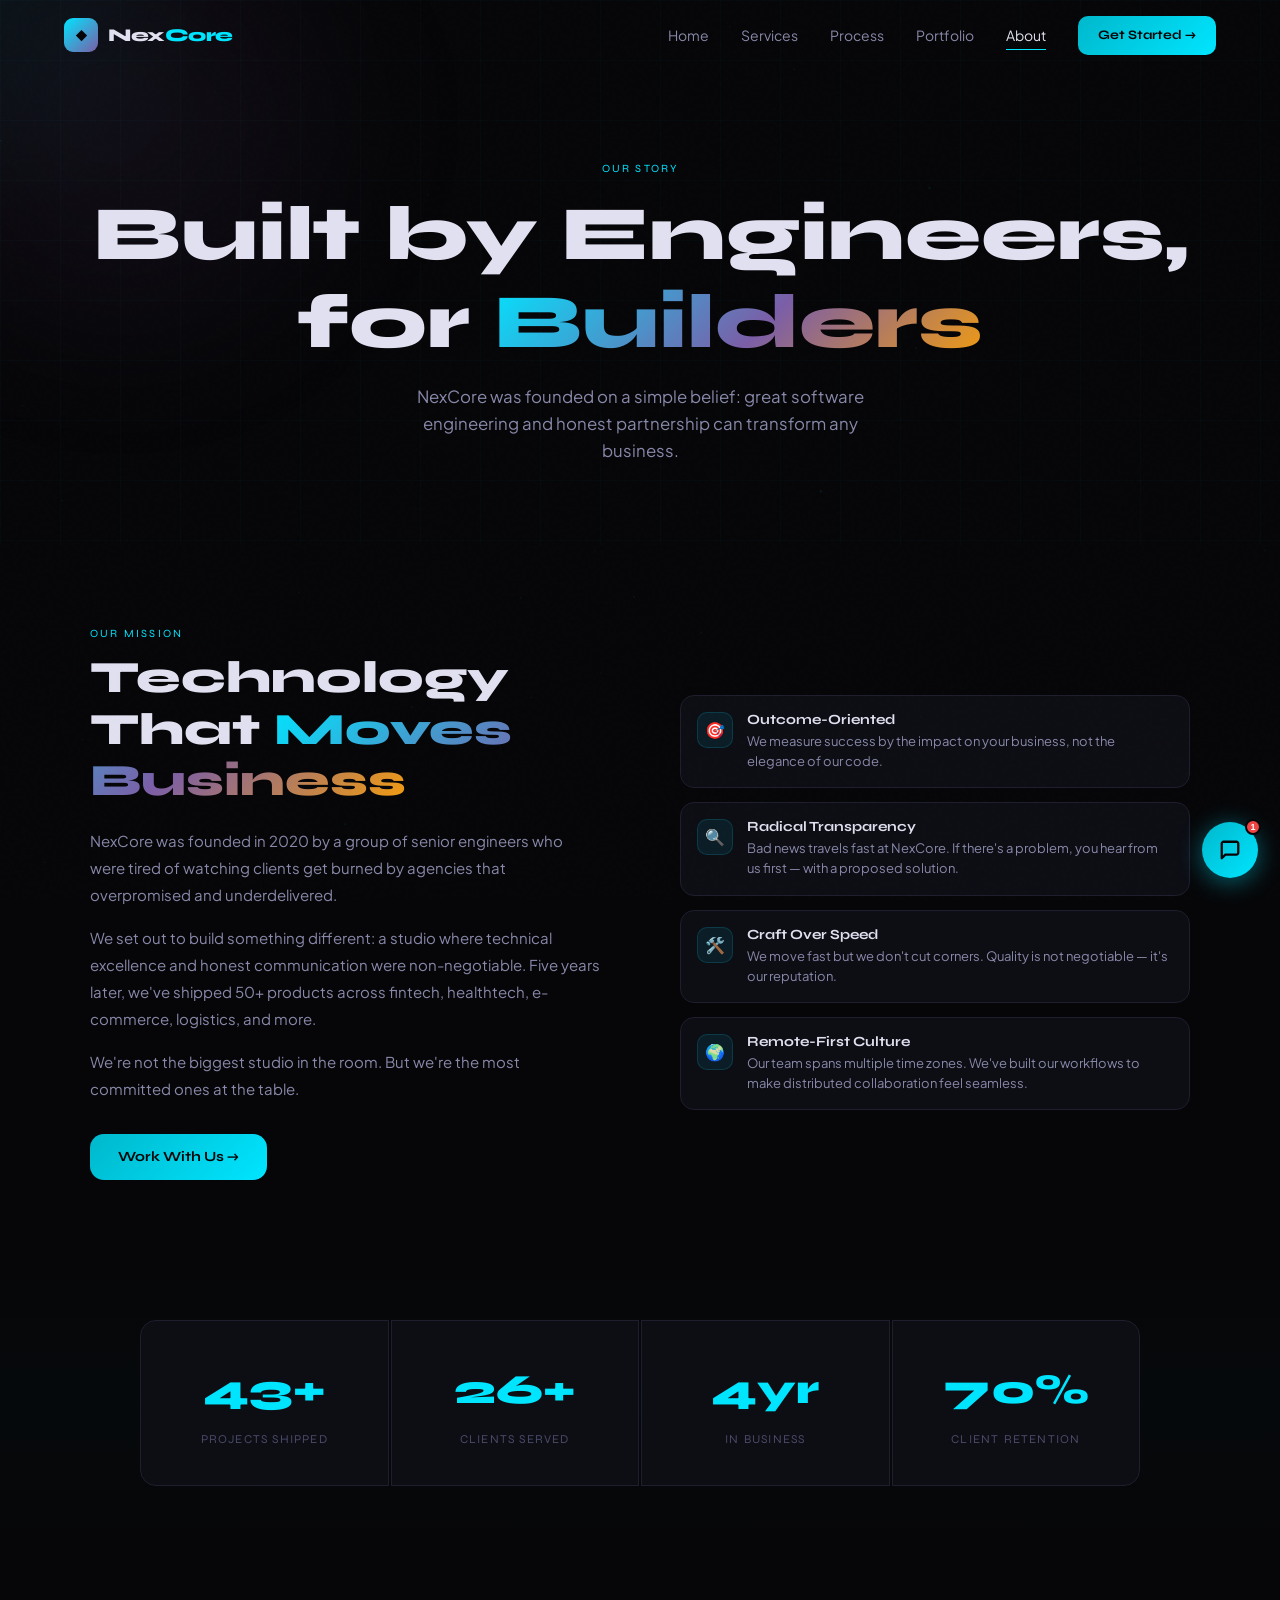
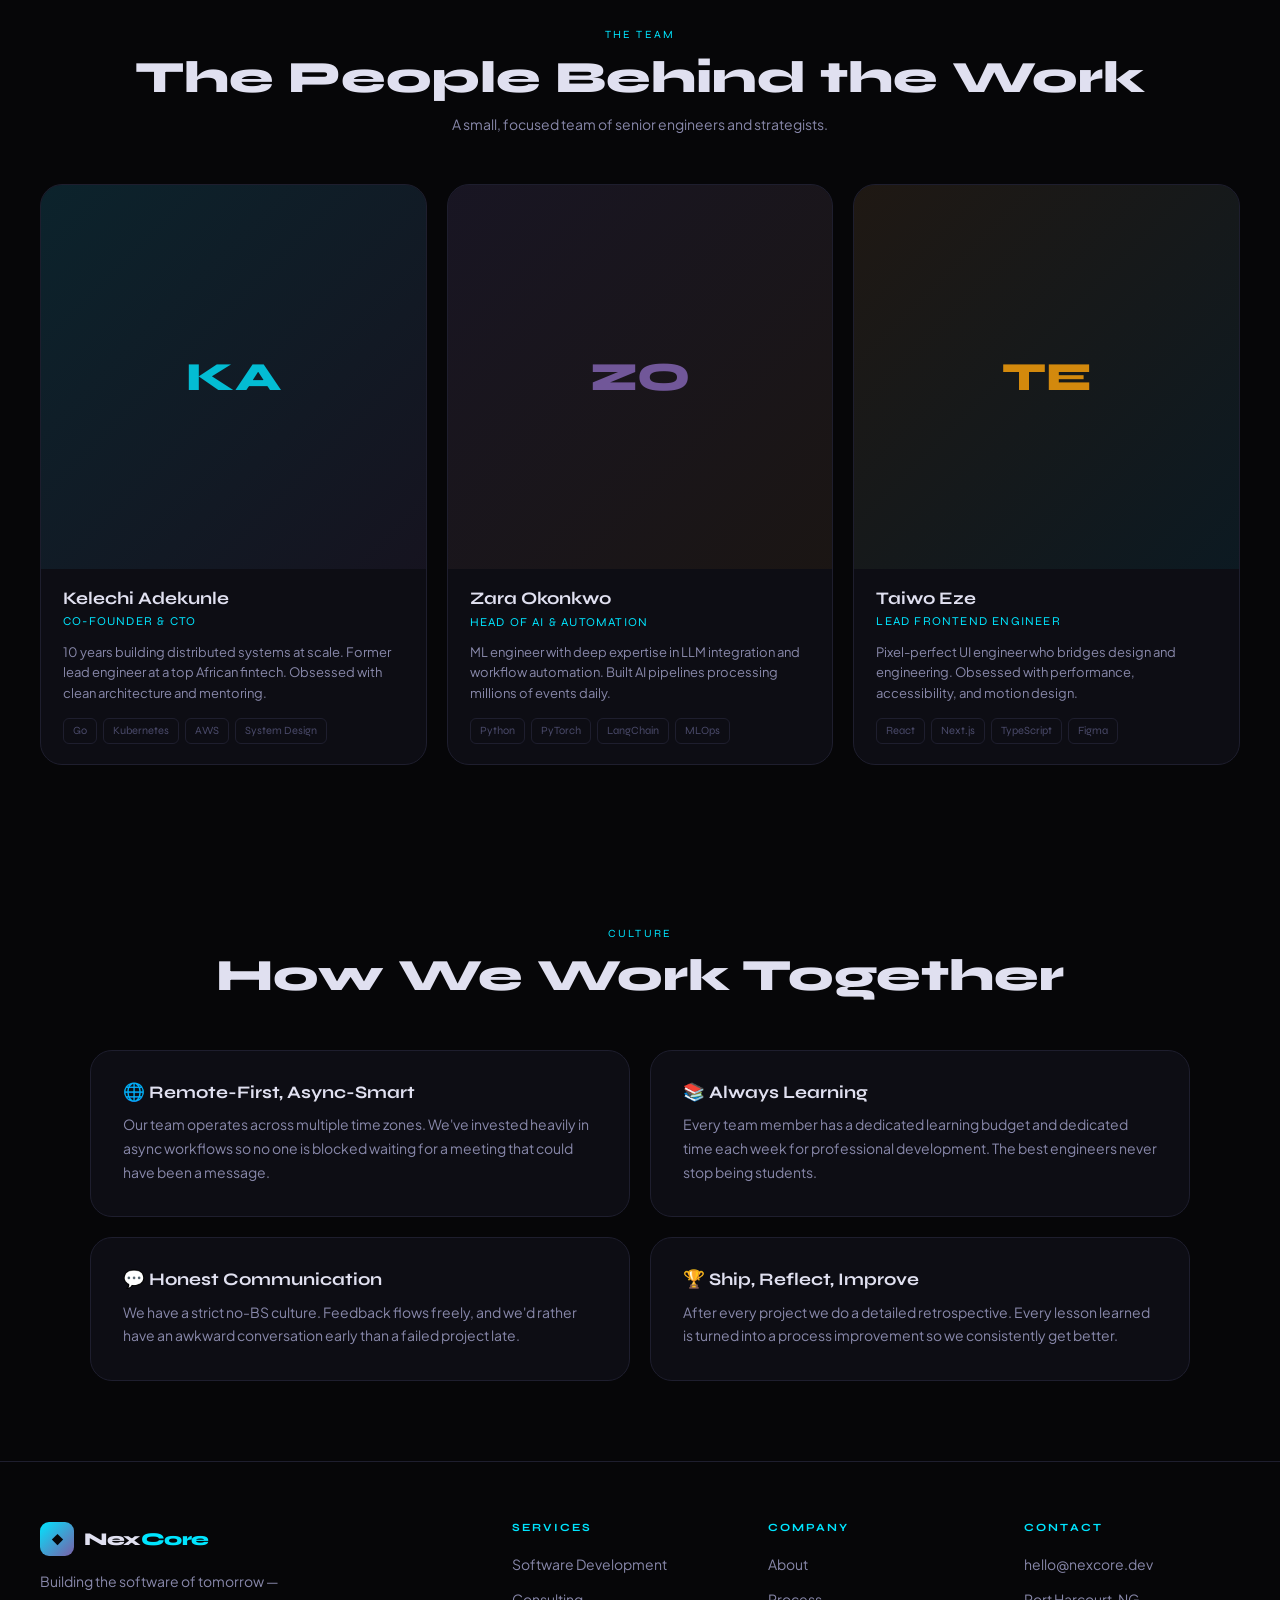
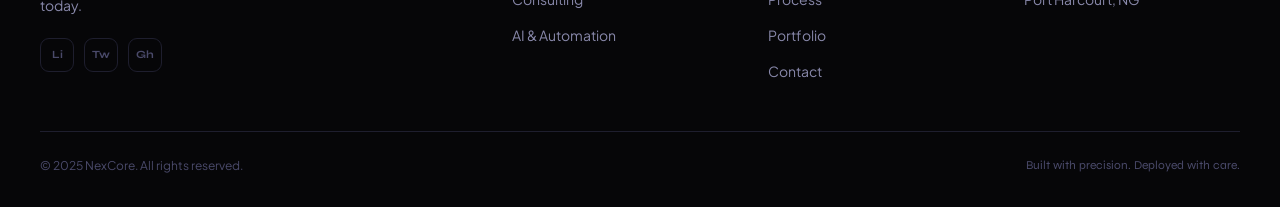
==== about.html @ dd1a932b "first commit" ====
<!DOCTYPE html>
<html lang="en">

<head>
    <meta charset="UTF-8" />
    <meta name="viewport" content="width=device-width, initial-scale=1.0" />
    <title>About — NexCore</title>
    <link rel="stylesheet" href="css/style.css" />
    <style>
        .about-hero {
            padding: 160px 24px 80px;
            text-align: center;
            position: relative;
            overflow: hidden;
        }

        .about-hero h1 {
            font-size: clamp(2.8rem, 6vw, 5rem);
            font-weight: 800;
            margin-bottom: 18px;
        }

        /* Mission */
        .mission {
            padding: 80px 24px;
        }

        .mission-inner {
            max-width: 1100px;
            margin: 0 auto;
            display: grid;
            grid-template-columns: 1fr 1fr;
            gap: 80px;
            align-items: center;
        }

        .mission-text h2 {
            font-size: clamp(1.8rem, 3.5vw, 2.8rem);
            font-weight: 800;
            margin-bottom: 20px;
        }

        .mission-text p {
            color: var(--soft);
            line-height: 1.8;
            font-size: 15px;
            margin-bottom: 16px;
        }

        .mission-values {
            display: flex;
            flex-direction: column;
            gap: 14px;
        }

        .mv-item {
            display: flex;
            gap: 14px;
            align-items: flex-start;
            padding: 16px;
            border-radius: 14px;
            border: 1px solid var(--border);
            background: var(--surface);
            transition: all 0.3s;
        }

        .mv-item:hover {
            border-color: rgba(0, 229, 255, 0.2);
        }

        .mv-icon {
            width: 36px;
            height: 36px;
            border-radius: 10px;
            background: rgba(0, 229, 255, 0.08);
            border: 1px solid rgba(0, 229, 255, 0.15);
            display: flex;
            align-items: center;
            justify-content: center;
            flex-shrink: 0;
            font-size: 16px;
        }

        .mv-item h5 {
            font-size: 14px;
            font-weight: 700;
            margin-bottom: 3px;
        }

        .mv-item p {
            font-size: 13px;
            color: var(--soft);
            line-height: 1.55;
        }

        /* Stats */
        .about-stats {
            padding: 60px 24px;
            background: linear-gradient(to bottom, transparent, rgba(0, 229, 255, 0.015), transparent);
        }

        .about-stats-inner {
            max-width: 1000px;
            margin: 0 auto;
            display: grid;
            grid-template-columns: repeat(4, 1fr);
            gap: 2px;
        }

        .as-card {
            text-align: center;
            padding: 36px 20px;
            border: 1px solid var(--border);
            background: var(--surface);
        }

        .as-card:first-child {
            border-radius: 16px 0 0 16px;
        }

        .as-card:last-child {
            border-radius: 0 16px 16px 0;
        }

        .as-num {
            font-family: var(--font-display);
            font-size: 2.6rem;
            font-weight: 800;
            color: var(--cyan);
        }

        .as-lbl {
            font-size: 12px;
            color: var(--muted);
            margin-top: 6px;
            text-transform: uppercase;
            letter-spacing: 0.1em;
            font-family: var(--font-display);
        }

        /* Team */
        .team {
            padding: 80px 24px;
        }

        .team-inner {
            max-width: 1200px;
            margin: 0 auto;
        }

        .team-grid {
            display: grid;
            grid-template-columns: repeat(3, 1fr);
            gap: 20px;
            margin-top: 48px;
        }

        .team-card {
            border-radius: 22px;
            overflow: hidden;
            border: 1px solid var(--border);
            background: var(--surface);
            transition: all 0.4s;
        }

        .team-card:hover {
            border-color: rgba(0, 229, 255, 0.22);
            transform: translateY(-6px);
        }

        .team-avatar {
            aspect-ratio: 1;
            display: flex;
            align-items: center;
            justify-content: center;
            font-family: var(--font-display);
            font-size: 2.5rem;
            font-weight: 800;
        }

        .team-info {
            padding: 20px 22px;
        }

        .team-info h4 {
            font-size: 1.1rem;
            font-weight: 700;
            margin-bottom: 3px;
        }

        .team-role {
            font-size: 12px;
            color: var(--cyan);
            font-family: var(--font-display);
            letter-spacing: 0.1em;
            text-transform: uppercase;
            margin-bottom: 10px;
        }

        .team-bio {
            font-size: 13px;
            color: var(--soft);
            line-height: 1.6;
        }

        .team-skills {
            display: flex;
            flex-wrap: wrap;
            gap: 6px;
            margin-top: 14px;
        }

        .team-skill {
            font-size: 11px;
            padding: 3px 9px;
            border-radius: 6px;
            border: 1px solid var(--border);
            color: var(--muted);
            font-family: var(--font-display);
        }

        /* Culture */
        .culture {
            padding: 80px 24px;
        }

        .culture-inner {
            max-width: 1100px;
            margin: 0 auto;
        }

        .culture-grid {
            display: grid;
            grid-template-columns: repeat(2, 1fr);
            gap: 20px;
            margin-top: 48px;
        }

        .culture-card {
            border-radius: 22px;
            padding: 32px;
            border: 1px solid var(--border);
            background: var(--surface);
        }

        .culture-card h4 {
            font-size: 1.1rem;
            font-weight: 700;
            margin-bottom: 10px;
        }

        .culture-card p {
            font-size: 14px;
            color: var(--soft);
            line-height: 1.7;
        }

        @media (max-width: 900px) {
            .mission-inner {
                grid-template-columns: 1fr;
                gap: 40px;
            }

            .team-grid {
                grid-template-columns: 1fr;
            }

            .about-stats-inner {
                grid-template-columns: repeat(2, 1fr);
            }

            .as-card:first-child {
                border-radius: 16px 0 0 0;
            }

            .as-card:last-child {
                border-radius: 0 0 16px 0;
            }

            .culture-grid {
                grid-template-columns: 1fr;
            }
        }
    </style>
</head>

<body>
    <div class="cursor-glow" id="cursor-glow"></div>
    <canvas id="canvas"></canvas>

    <!-- NAVBAR -->
    <nav id="navbar">
        <div class="nav-inner">
            <a href="index.html" class="nav-logo">
                <div class="nav-logo-icon"><svg width="15" height="15" viewBox="0 0 16 16" fill="none">
                        <path d="M2 8L8 2L14 8L8 14Z" fill="#060608" />
                    </svg></div><span class="nav-logo-text">Nex<span class="cyan-text">Core</span></span>
            </a>
            <div class="nav-links">
                <a href="index.html" class="nav-link">Home</a>
                <a href="services.html" class="nav-link">Services</a>
                <a href="process.html" class="nav-link">Process</a>
                <a href="portfolio.html" class="nav-link">Portfolio</a>
                <a href="about.html" class="nav-link active">About</a>
                <a href="contact.html" class="btn-primary btn-sm">Get Started →</a>
            </div>
            <button class="hamburger" id="hamburger"><span></span><span></span><span></span></button>
        </div>
        <div id="mobile-menu">
            <a href="index.html" class="mobile-link">Home</a>
            <a href="services.html" class="mobile-link">Services</a>
            <a href="process.html" class="mobile-link">Process</a>
            <a href="portfolio.html" class="mobile-link">Portfolio</a>
            <a href="about.html" class="mobile-link active">About</a>
            <a href="contact.html" class="mobile-link btn-primary btn-sm" style="text-align:center;margin-top:6px;">Get
                Started →</a>
        </div>
    </nav>

    <!-- HERO -->
    <div class="about-hero grid-bg">
        <div class="orb orb-violet" style="width:400px;height:400px;top:-80px;left:-80px;"></div>
        <div style="position:relative;z-index:2;">
            <div class="section-tag" style="margin-bottom:12px;">Our Story</div>
            <h1>Built by Engineers, <br>for <span class="gradient-text"
                    style="-webkit-text-fill-color:transparent">Builders</span></h1>
            <p style="color:var(--soft);font-size:1.05rem;max-width:500px;margin:0 auto;">NexCore was founded on a
                simple belief: great software engineering and honest partnership can transform any business.</p>
        </div>
    </div>

    <!-- MISSION -->
    <section class="mission">
        <div class="mission-inner">
            <div class="mission-text reveal-left">
                <div class="section-tag" style="margin-bottom:10px;">Our Mission</div>
                <h2>Technology That <span class="gradient-text" style="-webkit-text-fill-color:transparent">Moves
                        Business</span></h2>
                <p>NexCore was founded in 2020 by a group of senior engineers who were tired of watching clients get
                    burned by agencies that overpromised and underdelivered.</p>
                <p>We set out to build something different: a studio where technical excellence and honest communication
                    were non-negotiable. Five years later, we've shipped 50+ products across fintech, healthtech,
                    e-commerce, logistics, and more.</p>
                <p>We're not the biggest studio in the room. But we're the most committed ones at the table.</p>
                <a href="contact.html" class="btn-primary btn-md" style="margin-top:16px;"><span>Work With Us
                        →</span></a>
            </div>
            <div class="mission-values reveal-right">
                <div class="mv-item">
                    <div class="mv-icon">🎯</div>
                    <div>
                        <h5>Outcome-Oriented</h5>
                        <p>We measure success by the impact on your business, not the elegance of our code.</p>
                    </div>
                </div>
                <div class="mv-item">
                    <div class="mv-icon">🔍</div>
                    <div>
                        <h5>Radical Transparency</h5>
                        <p>Bad news travels fast at NexCore. If there's a problem, you hear from us first — with a
                            proposed solution.</p>
                    </div>
                </div>
                <div class="mv-item">
                    <div class="mv-icon">🛠️</div>
                    <div>
                        <h5>Craft Over Speed</h5>
                        <p>We move fast but we don't cut corners. Quality is not negotiable — it's our reputation.</p>
                    </div>
                </div>
                <div class="mv-item">
                    <div class="mv-icon">🌍</div>
                    <div>
                        <h5>Remote-First Culture</h5>
                        <p>Our team spans multiple time zones. We've built our workflows to make distributed
                            collaboration feel seamless.</p>
                    </div>
                </div>
            </div>
        </div>
    </section>

    <!-- STATS -->
    <div class="about-stats">
        <div class="about-stats-inner">
            <div class="as-card reveal d1">
                <div class="as-num" data-counter data-target="50" data-suffix="+">50+</div>
                <div class="as-lbl">Projects Shipped</div>
            </div>
            <div class="as-card reveal d2">
                <div class="as-num" data-counter data-target="30" data-suffix="+">30+</div>
                <div class="as-lbl">Clients Served</div>
            </div>
            <div class="as-card reveal d3">
                <div class="as-num" data-counter data-target="5" data-suffix="yr">5yr</div>
                <div class="as-lbl">In Business</div>
            </div>
            <div class="as-card reveal d4">
                <div class="as-num" data-counter data-target="80" data-suffix="%">80%</div>
                <div class="as-lbl">Client Retention</div>
            </div>
        </div>
    </div>

    <!-- TEAM -->
    <section class="team">
        <div class="team-inner">
            <div class="reveal" style="text-align:center;margin-bottom:16px;">
                <div class="section-tag" style="margin-bottom:8px;">The Team</div>
                <h2 style="font-size:clamp(1.8rem,3.5vw,2.8rem);font-weight:800;">The People Behind the Work</h2>
                <p style="color:var(--soft);margin-top:10px;font-size:14px;">A small, focused team of senior engineers
                    and strategists.</p>
            </div>
            <div class="team-grid">
                <div class="team-card reveal d1">
                    <div class="team-avatar"
                        style="background:linear-gradient(135deg,rgba(0,229,255,0.1),rgba(123,94,167,0.08));color:rgba(0,229,255,0.8);">
                        KA</div>
                    <div class="team-info">
                        <h4>Kelechi Adekunle</h4>
                        <div class="team-role">Co-Founder & CTO</div>
                        <p class="team-bio">10 years building distributed systems at scale. Former lead engineer at a
                            top African fintech. Obsessed with clean architecture and mentoring.</p>
                        <div class="team-skills"><span class="team-skill">Go</span><span
                                class="team-skill">Kubernetes</span><span class="team-skill">AWS</span><span
                                class="team-skill">System Design</span></div>
                    </div>
                </div>
                <div class="team-card reveal d2">
                    <div class="team-avatar"
                        style="background:linear-gradient(135deg,rgba(123,94,167,0.1),rgba(245,158,11,0.06));color:rgba(123,94,167,0.9);">
                        ZO</div>
                    <div class="team-info">
                        <h4>Zara Okonkwo</h4>
                        <div class="team-role">Head of AI & Automation</div>
                        <p class="team-bio">ML engineer with deep expertise in LLM integration and workflow automation.
                            Built AI pipelines processing millions of events daily.</p>
                        <div class="team-skills"><span class="team-skill">Python</span><span
                                class="team-skill">PyTorch</span><span class="team-skill">LangChain</span><span
                                class="team-skill">MLOps</span></div>
                    </div>
                </div>
                <div class="team-card reveal d3">
                    <div class="team-avatar"
                        style="background:linear-gradient(135deg,rgba(245,158,11,0.08),rgba(0,229,255,0.06));color:rgba(245,158,11,0.85);">
                        TE</div>
                    <div class="team-info">
                        <h4>Taiwo Eze</h4>
                        <div class="team-role">Lead Frontend Engineer</div>
                        <p class="team-bio">Pixel-perfect UI engineer who bridges design and engineering. Obsessed with
                            performance, accessibility, and motion design.</p>
                        <div class="team-skills"><span class="team-skill">React</span><span
                                class="team-skill">Next.js</span><span class="team-skill">TypeScript</span><span
                                class="team-skill">Figma</span></div>
                    </div>
                </div>
            </div>
        </div>
    </section>

    <!-- CULTURE -->
    <section class="culture">
        <div class="culture-inner">
            <div class="reveal" style="text-align:center;margin-bottom:16px;">
                <div class="section-tag" style="margin-bottom:8px;">Culture</div>
                <h2 style="font-size:clamp(1.8rem,3.5vw,2.8rem);font-weight:800;">How We Work Together</h2>
            </div>
            <div class="culture-grid">
                <div class="culture-card reveal d1">
                    <h4>🌐 Remote-First, Async-Smart</h4>
                    <p>Our team operates across multiple time zones. We've invested heavily in async workflows so no one
                        is blocked waiting for a meeting that could have been a message.</p>
                </div>
                <div class="culture-card reveal d2">
                    <h4>📚 Always Learning</h4>
                    <p>Every team member has a dedicated learning budget and dedicated time each week for professional
                        development. The best engineers never stop being students.</p>
                </div>
                <div class="culture-card reveal d3">
                    <h4>💬 Honest Communication</h4>
                    <p>We have a strict no-BS culture. Feedback flows freely, and we'd rather have an awkward
                        conversation early than a failed project late.</p>
                </div>
                <div class="culture-card reveal d4">
                    <h4>🏆 Ship, Reflect, Improve</h4>
                    <p>After every project we do a detailed retrospective. Every lesson learned is turned into a process
                        improvement so we consistently get better.</p>
                </div>
            </div>
        </div>
    </section>

    <!-- FOOTER -->
    <footer>
        <div class="footer-inner">
            <div class="footer-grid">
                <div class="footer-brand"><a href="index.html" class="nav-logo">
                        <div class="nav-logo-icon"><svg width="15" height="15" viewBox="0 0 16 16" fill="none">
                                <path d="M2 8L8 2L14 8L8 14Z" fill="#060608" />
                            </svg></div><span class="nav-logo-text">Nex<span class="cyan-text">Core</span></span>
                    </a>
                    <p>Building the software of tomorrow — today.</p>
                    <div class="footer-socials"><a href="#" class="social-btn">Li</a><a href="#"
                            class="social-btn">Tw</a><a href="#" class="social-btn">Gh</a></div>
                </div>
                <div class="footer-col">
                    <h5>Services</h5>
                    <ul>
                        <li><a href="services.html#dev">Software Development</a></li>
                        <li><a href="services.html#consulting">Consulting</a></li>
                        <li><a href="services.html#ai">AI & Automation</a></li>
                    </ul>
                </div>
                <div class="footer-col">
                    <h5>Company</h5>
                    <ul>
                        <li><a href="about.html">About</a></li>
                        <li><a href="process.html">Process</a></li>
                        <li><a href="portfolio.html">Portfolio</a></li>
                        <li><a href="contact.html">Contact</a></li>
                    </ul>
                </div>
                <div class="footer-col">
                    <h5>Contact</h5>
                    <ul>
                        <li><a href="mailto:hello@nexcore.dev">hello@nexcore.dev</a></li>
                        <li><a href="#">Port Harcourt, NG</a></li>
                    </ul>
                </div>
            </div>
            <div class="footer-bottom"><span>© 2025 NexCore. All rights reserved.</span><span
                    style="font-family:var(--font-display)">Built with precision. Deployed with care.</span></div>
        </div>
    </footer>

    <button id="chat-toggle" aria-label="Chat"><svg id="chat-icon-open" width="22" height="22" viewBox="0 0 24 24"
            fill="none">
            <path
                d="M21 15C21 15.53 20.79 16.04 20.41 16.41C20.04 16.79 19.53 17 19 17H7L3 21V5C3 4.47 3.21 3.96 3.59 3.59C3.96 3.21 4.47 3 5 3H19C19.53 3 20.04 3.21 20.41 3.59C20.79 3.96 21 4.47 21 5V15Z"
                stroke="#060608" stroke-width="2.5" stroke-linecap="round" stroke-linejoin="round" />
        </svg><svg id="chat-icon-close" width="20" height="20" viewBox="0 0 24 24" fill="none" style="display:none">
            <path d="M18 6L6 18M6 6L18 18" stroke="#060608" stroke-width="2.5" stroke-linecap="round" />
        </svg>
        <div class="chat-badge">1</div>
    </button>
    <div id="chatbot-wrap">
        <div class="chat-header">
            <div style="display:flex;align-items:center;gap:12px;">
                <div class="chat-avatar"><svg width="16" height="16" viewBox="0 0 24 24" fill="none">
                        <circle cx="12" cy="12" r="4" fill="white" />
                        <path d="M12 2V6M12 18V22M2 12H6M18 12H22" stroke="white" stroke-width="2"
                            stroke-linecap="round" opacity="0.5" />
                    </svg></div>
                <div>
                    <div style="font-family:var(--font-display);font-weight:700;font-size:14px;">NexCore AI</div>
                    <div
                        style="display:flex;align-items:center;gap:6px;font-size:12px;color:var(--soft);margin-top:2px;">
                        <span
                            style="width:6px;height:6px;background:#4ade80;border-radius:50%;display:block;"></span>Online
                    </div>
                </div>
            </div>
        </div>
        <div id="chat-msgs"></div>
        <div class="chat-footer">
            <div style="display:flex;gap:8px;"><textarea id="chat-input" rows="1"
                    placeholder="Ask about our team…"></textarea><button id="chat-send">Send</button></div>
            <div style="text-align:center;margin-top:8px;font-size:11px;color:var(--muted);">Powered by Claude AI</div>
        </div>
    </div>
    <script src="js/main.js"></script>
</body>

</html>
---- css/style.css ----
/* ============================================
   NEXCORE — Shared Stylesheet
   ============================================ */

@import url('https://fonts.googleapis.com/css2?family=Syne:wght@400;500;600;700;800&family=Plus+Jakarta+Sans:ital,wght@0,300;0,400;0,500;0,600;1,400&display=swap');

/* ---------- CSS Variables ---------- */
:root {
  --void:    #060608;
  --surface: #0d0d14;
  --panel:   #12121c;
  --border:  #1e1e2e;
  --border2: rgba(255,255,255,0.05);
  --cyan:    #00e5ff;
  --cyan-dim:#00b8cc;
  --cyan-muted: rgba(0,229,255,0.08);
  --violet:  #7b5ea7;
  --amber:   #f59e0b;
  --muted:   #4a4a6a;
  --soft:    #8888aa;
  --text:    #e0e0f0;
  --font-display: 'Syne', sans-serif;
  --font-body:    'Plus Jakarta Sans', sans-serif;
  --radius-sm: 12px;
  --radius-md: 20px;
  --radius-lg: 28px;
  --transition: all 0.35s cubic-bezier(0.22,1,0.36,1);
}

/* ---------- Reset ---------- */
*, *::before, *::after { box-sizing: border-box; margin: 0; padding: 0; }
html { scroll-behavior: smooth; }
body {
  background: var(--void);
  color: var(--text);
  font-family: var(--font-body);
  overflow-x: hidden;
  line-height: 1.6;
}
img, svg { display: block; max-width: 100%; }
a { text-decoration: none; color: inherit; }

/* ---------- Scrollbar ---------- */
::-webkit-scrollbar { width: 4px; }
::-webkit-scrollbar-track { background: var(--void); }
::-webkit-scrollbar-thumb { background: rgba(0,229,255,0.25); border-radius: 2px; }

/* ---------- Noise overlay ---------- */
body::before {
  content: '';
  position: fixed; inset: 0; z-index: 0; pointer-events: none;
  background-image: url("data:image/svg+xml,%3Csvg viewBox='0 0 256 256' xmlns='http://www.w3.org/2000/svg'%3E%3Cfilter id='n'%3E%3CfeTurbulence type='fractalNoise' baseFrequency='0.9' numOctaves='4' stitchTiles='stitch'/%3E%3C/filter%3E%3Crect width='100%25' height='100%25' filter='url(%23n)' opacity='0.04'/%3E%3C/svg%3E");
  opacity: 0.35;
}

/* ---------- Cursor glow ---------- */
.cursor-glow {
  position: fixed; width: 440px; height: 440px; border-radius: 50%;
  background: radial-gradient(circle, rgba(0,229,255,0.045) 0%, transparent 70%);
  pointer-events: none; transform: translate(-50%,-50%);
  z-index: 1; mix-blend-mode: screen; transition: left 0.12s, top 0.12s;
}

/* ---------- Particle canvas ---------- */
#canvas { position: fixed; inset: 0; z-index: 0; opacity: 0.3; pointer-events: none; }

/* ---------- Typography ---------- */
h1, h2, h3, h4, h5, h6 { font-family: var(--font-display); line-height: 1.15; }

.gradient-text {
  background: linear-gradient(135deg, #00e5ff 0%, #7b5ea7 55%, #f59e0b 100%);
  -webkit-background-clip: text; -webkit-text-fill-color: transparent; background-clip: text;
}
.cyan-text  { color: var(--cyan); }
.soft-text  { color: var(--soft); }
.muted-text { color: var(--muted); }
.text-glow  { text-shadow: 0 0 28px rgba(0,229,255,0.45); }

.section-tag {
  font-family: var(--font-display); font-size: 11px;
  letter-spacing: 0.2em; text-transform: uppercase; color: var(--cyan);
}

/* ---------- Grid bg ---------- */
.grid-bg {
  background-image:
    linear-gradient(rgba(0,229,255,0.025) 1px, transparent 1px),
    linear-gradient(90deg, rgba(0,229,255,0.025) 1px, transparent 1px);
  background-size: 60px 60px;
}

/* ---------- Cards ---------- */
.glass-card {
  background: rgba(13,13,20,0.82);
  border: 1px solid rgba(255,255,255,0.055);
  backdrop-filter: blur(22px);
  transition: var(--transition);
}
.glass-card:hover {
  border-color: rgba(0,229,255,0.22);
  box-shadow: 0 0 40px rgba(0,229,255,0.07), inset 0 0 30px rgba(0,229,255,0.02);
  transform: translateY(-4px);
}
.feature-card {
  background: var(--surface);
  border: 1px solid var(--border);
  border-radius: var(--radius-md);
  transition: var(--transition);
}
.feature-card:hover {
  border-color: rgba(0,229,255,0.25);
  transform: translateY(-4px);
  box-shadow: 0 12px 40px rgba(0,229,255,0.06);
}

/* ---------- Buttons ---------- */
.btn-primary {
  display: inline-flex; align-items: center; justify-content: center;
  background: linear-gradient(135deg, var(--cyan-dim), var(--cyan));
  color: var(--void); font-weight: 700; font-family: var(--font-display);
  border: none; cursor: pointer; position: relative; overflow: hidden;
  transition: var(--transition);
}
.btn-primary::after {
  content: ''; position: absolute; inset: 0;
  background: linear-gradient(135deg, var(--cyan), var(--violet));
  opacity: 0; transition: opacity 0.3s;
}
.btn-primary:hover::after { opacity: 1; }
.btn-primary:hover { transform: translateY(-2px); box-shadow: 0 12px 36px rgba(0,229,255,0.38); }
.btn-primary > span { position: relative; z-index: 1; }
.btn-ghost {
  display: inline-flex; align-items: center; justify-content: center;
  border: 1px solid rgba(0,229,255,0.38); color: var(--cyan);
  font-weight: 600; font-family: var(--font-display);
  cursor: pointer; transition: var(--transition); background: transparent;
}
.btn-ghost:hover { background: rgba(0,229,255,0.07); border-color: var(--cyan); transform: translateY(-2px); }
.btn-sm  { padding: 9px 20px;  border-radius: 10px; font-size: 13px; }
.btn-md  { padding: 12px 28px; border-radius: 14px; font-size: 14px; }
.btn-lg  { padding: 16px 36px; border-radius: 18px; font-size: 15px; }

/* ---------- Navbar ---------- */
#navbar { position: fixed; top: 0; left: 0; right: 0; z-index: 9000; padding: 16px 0; transition: var(--transition); }
#navbar.scrolled { background: rgba(6,6,8,0.95); backdrop-filter: blur(20px); border-bottom: 1px solid var(--border2); padding: 12px 0; }
.nav-inner { max-width: 1200px; margin: 0 auto; padding: 0 24px; display: flex; align-items: center; justify-content: space-between; }
.nav-logo { display: flex; align-items: center; gap: 10px; }
.nav-logo-icon { width: 34px; height: 34px; border-radius: 9px; background: linear-gradient(135deg, var(--cyan), var(--violet)); display: flex; align-items: center; justify-content: center; flex-shrink: 0; }
.nav-logo-text { font-family: var(--font-display); font-weight: 800; font-size: 18px; letter-spacing: -0.5px; }
.nav-links { display: flex; align-items: center; gap: 32px; }
.nav-link { font-size: 14px; color: var(--soft); transition: color 0.2s; position: relative; }
.nav-link::after { content: ''; position: absolute; bottom: -3px; left: 0; width: 0; height: 1px; background: var(--cyan); transition: width 0.3s; }
.nav-link:hover { color: var(--text); }
.nav-link:hover::after { width: 100%; }
.nav-link.active { color: var(--text); }
.nav-link.active::after { width: 100%; }
.hamburger { display: none; flex-direction: column; gap: 5px; cursor: pointer; padding: 4px; border: none; background: none; }
.hamburger span { display: block; width: 22px; height: 2px; background: var(--text); border-radius: 2px; transition: var(--transition); }
.hamburger.open span:nth-child(1) { transform: translateY(7px) rotate(45deg); }
.hamburger.open span:nth-child(2) { opacity: 0; transform: scaleX(0); }
.hamburger.open span:nth-child(3) { transform: translateY(-7px) rotate(-45deg); }
#mobile-menu {
  display: none; position: absolute; top: 100%; left: 16px; right: 16px;
  background: rgba(13,13,20,0.98); backdrop-filter: blur(24px);
  border: 1px solid var(--border); border-radius: var(--radius-md);
  padding: 12px; overflow: hidden;
}
#mobile-menu.open { display: flex; flex-direction: column; gap: 2px; animation: menuIn 0.3s ease; }
@keyframes menuIn { from { opacity: 0; transform: translateY(-12px); } to { opacity: 1; transform: translateY(0); } }
.mobile-link { padding: 12px 16px; border-radius: 12px; font-size: 14px; color: var(--soft); transition: var(--transition); }
.mobile-link:hover { background: rgba(255,255,255,0.04); color: var(--text); }
.mobile-link.active { color: var(--cyan); }

/* ---------- Page hero (inner pages) ---------- */
.page-hero {
  padding: 160px 24px 80px;
  text-align: center; position: relative; overflow: hidden;
}
.page-hero-tag { margin-bottom: 12px; }
.page-hero h1 { font-size: clamp(2.8rem, 6vw, 5rem); font-weight: 800; margin-bottom: 18px; }
.page-hero p  { font-size: 1.1rem; color: var(--soft); max-width: 560px; margin: 0 auto; }

/* ---------- Orbs ---------- */
.orb { position: absolute; border-radius: 50%; filter: blur(80px); pointer-events: none; }
.orb-cyan   { background: rgba(0,229,255,0.07); }
.orb-violet { background: rgba(123,94,167,0.08); }
.orb-amber  { background: rgba(245,158,11,0.06); }

/* ---------- Icon ring ---------- */
.icon-ring {
  width: 60px; height: 60px; border-radius: 50%;
  border: 1px solid rgba(0,229,255,0.3);
  display: flex; align-items: center; justify-content: center; position: relative;
  animation: float 6s ease-in-out infinite;
}
.icon-ring::before {
  content: ''; position: absolute; inset: -9px; border-radius: 50%;
  border: 1px dashed rgba(0,229,255,0.12);
  animation: spin-slow 12s linear infinite;
}
@keyframes float    { 0%,100% { transform: translateY(0); } 50% { transform: translateY(-14px); } }
@keyframes spin-slow{ to { transform: rotate(360deg); } }

/* ---------- Animations ---------- */
.reveal        { opacity: 0; transform: translateY(36px); transition: opacity 0.7s cubic-bezier(0.22,1,0.36,1), transform 0.7s cubic-bezier(0.22,1,0.36,1); }
.reveal-left   { opacity: 0; transform: translateX(-36px); transition: opacity 0.7s cubic-bezier(0.22,1,0.36,1), transform 0.7s cubic-bezier(0.22,1,0.36,1); }
.reveal-right  { opacity: 0; transform: translateX(36px);  transition: opacity 0.7s cubic-bezier(0.22,1,0.36,1), transform 0.7s cubic-bezier(0.22,1,0.36,1); }
.reveal-scale  { opacity: 0; transform: scale(0.9); transition: opacity 0.7s cubic-bezier(0.22,1,0.36,1), transform 0.7s cubic-bezier(0.22,1,0.36,1); }
.visible { opacity: 1 !important; transform: none !important; }

.d1 { transition-delay: 0.05s; } .d2 { transition-delay: 0.12s; }
.d3 { transition-delay: 0.20s; } .d4 { transition-delay: 0.28s; }
.d5 { transition-delay: 0.36s; } .d6 { transition-delay: 0.44s; }

/* ---------- Marquee ---------- */
.marquee-wrap { overflow: hidden; }
.marquee-track { display: flex; gap: 2.5rem; animation: marquee 28s linear infinite; white-space: nowrap; }
.marquee-track:hover { animation-play-state: paused; }
@keyframes marquee { from { transform: translateX(0); } to { transform: translateX(-50%); } }

/* ---------- Footer ---------- */
footer { border-top: 1px solid var(--border); padding: 60px 24px 32px; }
.footer-inner { max-width: 1200px; margin: 0 auto; }
.footer-grid { display: grid; grid-template-columns: 2fr 1fr 1fr 1fr; gap: 40px; margin-bottom: 48px; }
.footer-brand p { color: var(--soft); font-size: 14px; line-height: 1.7; max-width: 280px; margin-top: 14px; }
.footer-socials { display: flex; gap: 10px; margin-top: 20px; }
.social-btn { width: 34px; height: 34px; border: 1px solid var(--border); border-radius: 9px; display: flex; align-items: center; justify-content: center; color: var(--muted); font-size: 11px; font-family: var(--font-display); font-weight: 700; transition: var(--transition); }
.social-btn:hover { border-color: rgba(0,229,255,0.4); color: var(--cyan); transform: translateY(-2px); }
.footer-col h5 { font-family: var(--font-display); font-size: 11px; letter-spacing: 0.18em; text-transform: uppercase; color: var(--cyan); margin-bottom: 16px; }
.footer-col ul { list-style: none; display: flex; flex-direction: column; gap: 10px; }
.footer-col a { font-size: 14px; color: var(--soft); transition: color 0.2s; }
.footer-col a:hover { color: var(--text); }
.footer-bottom { border-top: 1px solid var(--border); padding-top: 24px; display: flex; align-items: center; justify-content: space-between; flex-wrap: wrap; gap: 10px; font-size: 12px; color: var(--muted); }

/* ---------- Chatbot ---------- */
#chat-toggle {
  position: fixed; bottom: 22px; right: 22px; width: 56px; height: 56px;
  background: linear-gradient(135deg, var(--cyan-dim), var(--cyan));
  border-radius: 50%; border: none; cursor: pointer; z-index: 10000;
  display: flex; align-items: center; justify-content: center;
  box-shadow: 0 4px 24px rgba(0,229,255,0.42);
  transition: var(--transition);
}
#chat-toggle:hover { transform: scale(1.1); box-shadow: 0 6px 32px rgba(0,229,255,0.6); }
#chat-toggle .chat-badge {
  position: absolute; top: -3px; right: -3px; width: 16px; height: 16px;
  background: #ef4444; border-radius: 50%; border: 2px solid var(--void);
  font-size: 9px; font-weight: 700; color: white;
  display: flex; align-items: center; justify-content: center;
}
#chatbot-wrap {
  position: fixed; bottom: 90px; right: 22px; width: 370px; max-height: 540px;
  background: var(--surface); border: 1px solid rgba(0,229,255,0.18);
  border-radius: 22px; overflow: hidden;
  box-shadow: 0 24px 64px rgba(0,0,0,0.85), 0 0 40px rgba(0,229,255,0.09);
  transform: scale(0.85) translateY(24px); opacity: 0;
  transition: all 0.38s cubic-bezier(0.34,1.56,0.64,1);
  pointer-events: none; z-index: 9999;
  display: flex; flex-direction: column;
}
#chatbot-wrap.open { transform: scale(1) translateY(0); opacity: 1; pointer-events: all; }
.chat-header {
  padding: 16px 20px; flex-shrink: 0;
  background: linear-gradient(135deg, rgba(0,229,255,0.07), rgba(123,94,167,0.05));
  border-bottom: 1px solid rgba(0,229,255,0.1);
}
.chat-avatar { width: 36px; height: 36px; border-radius: 50%; background: linear-gradient(135deg, var(--cyan), var(--violet)); display: flex; align-items: center; justify-content: center; flex-shrink: 0; }
#chat-msgs { flex: 1; overflow-y: auto; padding: 16px; display: flex; flex-direction: column; gap: 10px; min-height: 0; }
#chat-msgs::-webkit-scrollbar { width: 3px; }
#chat-msgs::-webkit-scrollbar-thumb { background: rgba(0,229,255,0.18); border-radius: 2px; }
.msg { max-width: 86%; padding: 10px 14px; border-radius: 14px; font-size: 13.5px; line-height: 1.55; animation: msgPop 0.28s ease; }
@keyframes msgPop { from { opacity: 0; transform: translateY(8px) scale(0.97); } to { opacity: 1; transform: none; } }
.msg-bot  { background: rgba(0,229,255,0.07); border: 1px solid rgba(0,229,255,0.1); color: #c8c8e0; align-self: flex-start; border-radius: 4px 14px 14px 14px; }
.msg-user { background: linear-gradient(135deg, rgba(0,184,204,0.18), rgba(0,229,255,0.12)); border: 1px solid rgba(0,229,255,0.22); color: var(--text); align-self: flex-end; border-radius: 14px 4px 14px 14px; }
.typing-indicator { display: flex; gap: 4px; align-items: center; padding: 12px 14px; }
.t-dot { width: 6px; height: 6px; border-radius: 50%; background: rgba(0,229,255,0.5); animation: tBounce 1s infinite; }
.t-dot:nth-child(2) { animation-delay: 0.15s; }
.t-dot:nth-child(3) { animation-delay: 0.3s; }
@keyframes tBounce { 0%,80%,100% { transform: translateY(0); } 40% { transform: translateY(-6px); } }
.chat-footer { padding: 12px 14px; border-top: 1px solid var(--border2); background: rgba(6,6,8,0.55); flex-shrink: 0; }
#chat-input {
  width: 100%; background: rgba(255,255,255,0.04); border: 1px solid var(--border);
  border-radius: 12px; padding: 10px 14px; color: var(--text); font-size: 13.5px;
  font-family: var(--font-body); outline: none; resize: none;
  transition: border-color 0.2s; line-height: 1.5;
}
#chat-input:focus { border-color: rgba(0,229,255,0.35); }
#chat-input::placeholder { color: var(--muted); }
#chat-send { background: linear-gradient(135deg, var(--cyan-dim), var(--cyan)); color: var(--void); border: none; border-radius: 10px; padding: 10px 18px; cursor: pointer; font-weight: 700; font-size: 13px; font-family: var(--font-display); transition: var(--transition); flex-shrink: 0; }
#chat-send:hover { opacity: 0.88; transform: scale(0.97); }
#chat-send:disabled { opacity: 0.45; cursor: not-allowed; }

/* ---------- Forms ---------- */
.form-group label { display: block; font-size: 11px; font-family: var(--font-display); letter-spacing: 0.15em; text-transform: uppercase; color: var(--muted); margin-bottom: 8px; }
.form-input, .form-select, .form-textarea {
  width: 100%; background: rgba(255,255,255,0.03);
  border: 1px solid var(--border); border-radius: 14px;
  padding: 13px 18px; color: var(--text); font-size: 14px;
  font-family: var(--font-body); outline: none; transition: border-color 0.25s;
}
.form-input:focus, .form-select:focus, .form-textarea:focus { border-color: rgba(0,229,255,0.4); box-shadow: 0 0 0 3px rgba(0,229,255,0.06); }
.form-input::placeholder, .form-textarea::placeholder { color: var(--muted); }
.form-select { appearance: none; cursor: pointer; }
.form-textarea { resize: vertical; min-height: 120px; }
.form-select option { background: var(--surface); }

/* ---------- Stats ---------- */
.stat-number { font-family: var(--font-display); font-size: 3rem; font-weight: 800; color: var(--cyan); }

/* ---------- Process step ---------- */
.step-connector { position: absolute; left: 19px; top: 46px; bottom: -16px; width: 1px; background: linear-gradient(to bottom, rgba(0,229,255,0.4), transparent); }

/* ---------- Page transition ---------- */
.page-enter { animation: pageIn 0.5s ease forwards; }
@keyframes pageIn { from { opacity: 0; transform: translateY(20px); } to { opacity: 1; transform: none; } }

/* ========= RESPONSIVE ========= */
@media (max-width: 768px) {
  .nav-links  { display: none; }
  .hamburger  { display: flex; }
  .footer-grid { grid-template-columns: 1fr 1fr; }
  .stat-number { font-size: 2.2rem; }
  #chatbot-wrap { width: calc(100vw - 24px); right: 12px; bottom: 88px; max-height: 70vh; }
}
@media (max-width: 480px) {
  .footer-grid { grid-template-columns: 1fr; }
  .page-hero h1 { font-size: 2.4rem; }
}
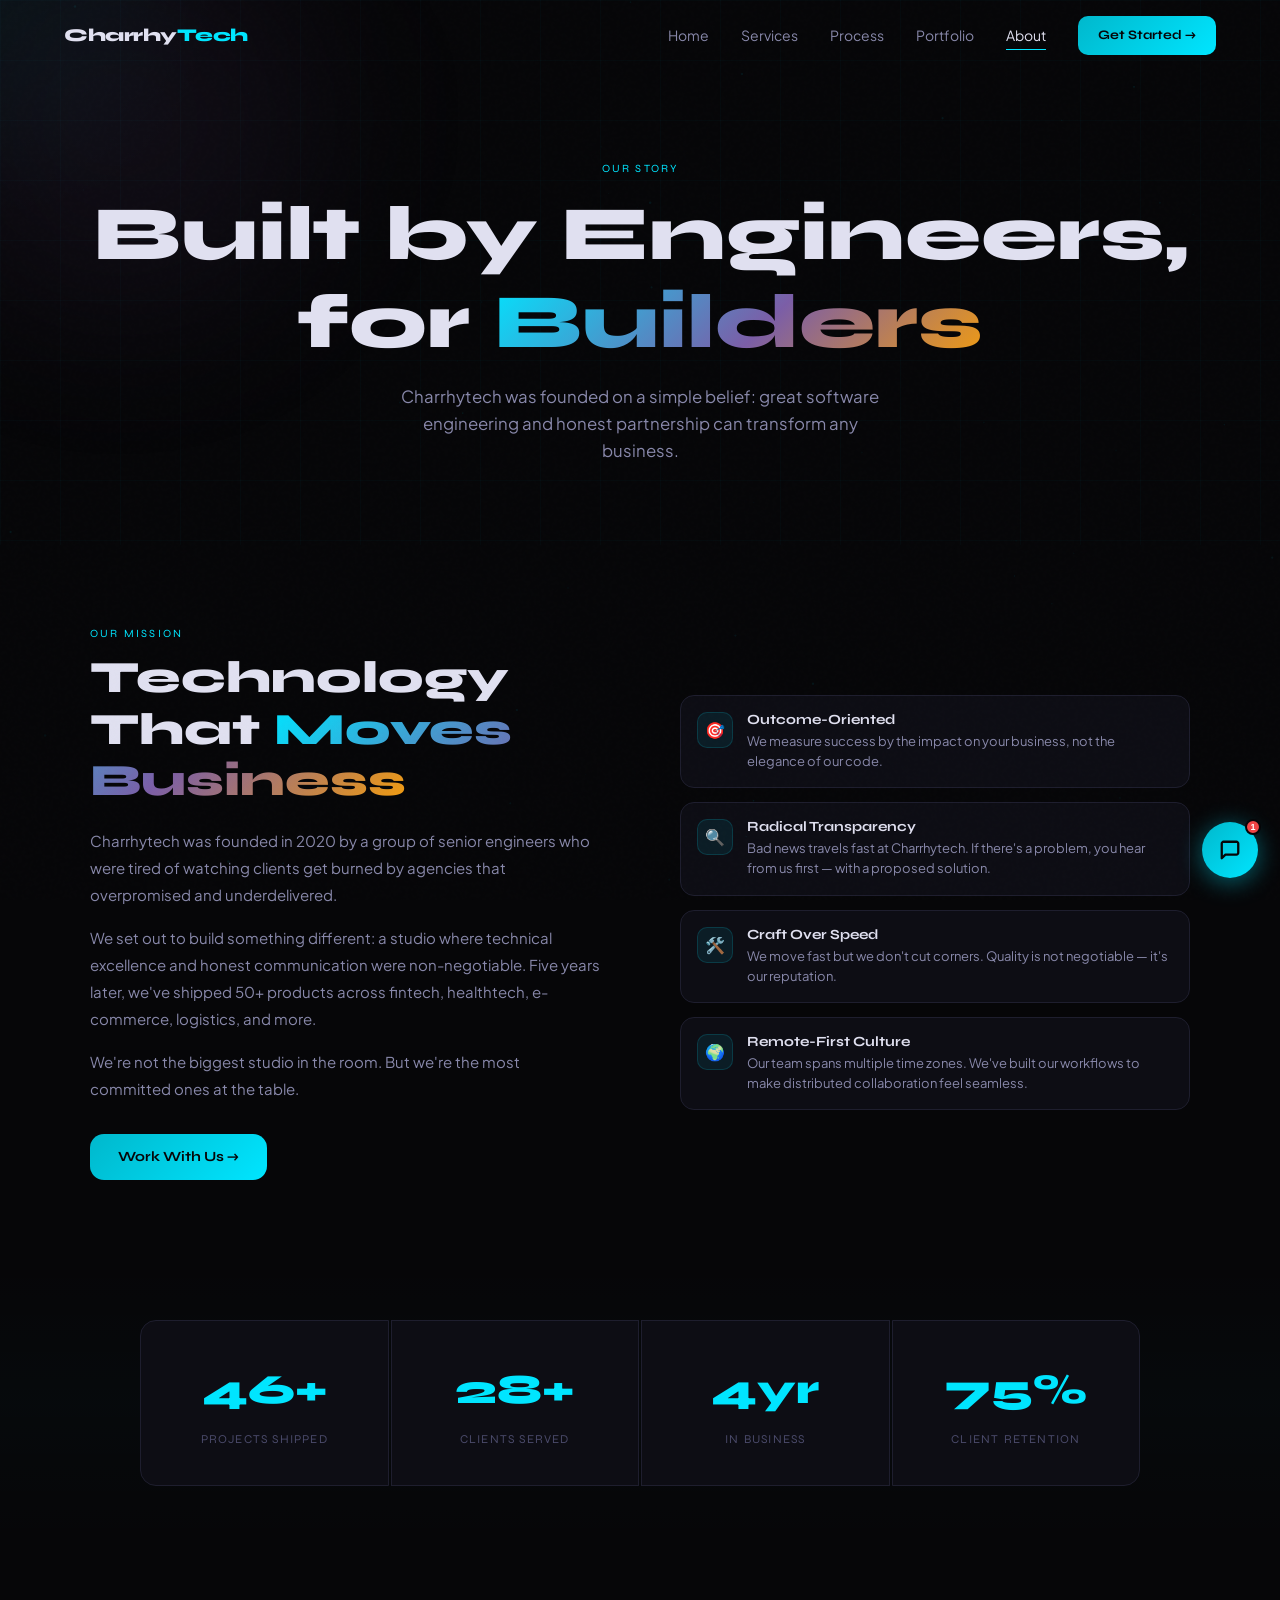
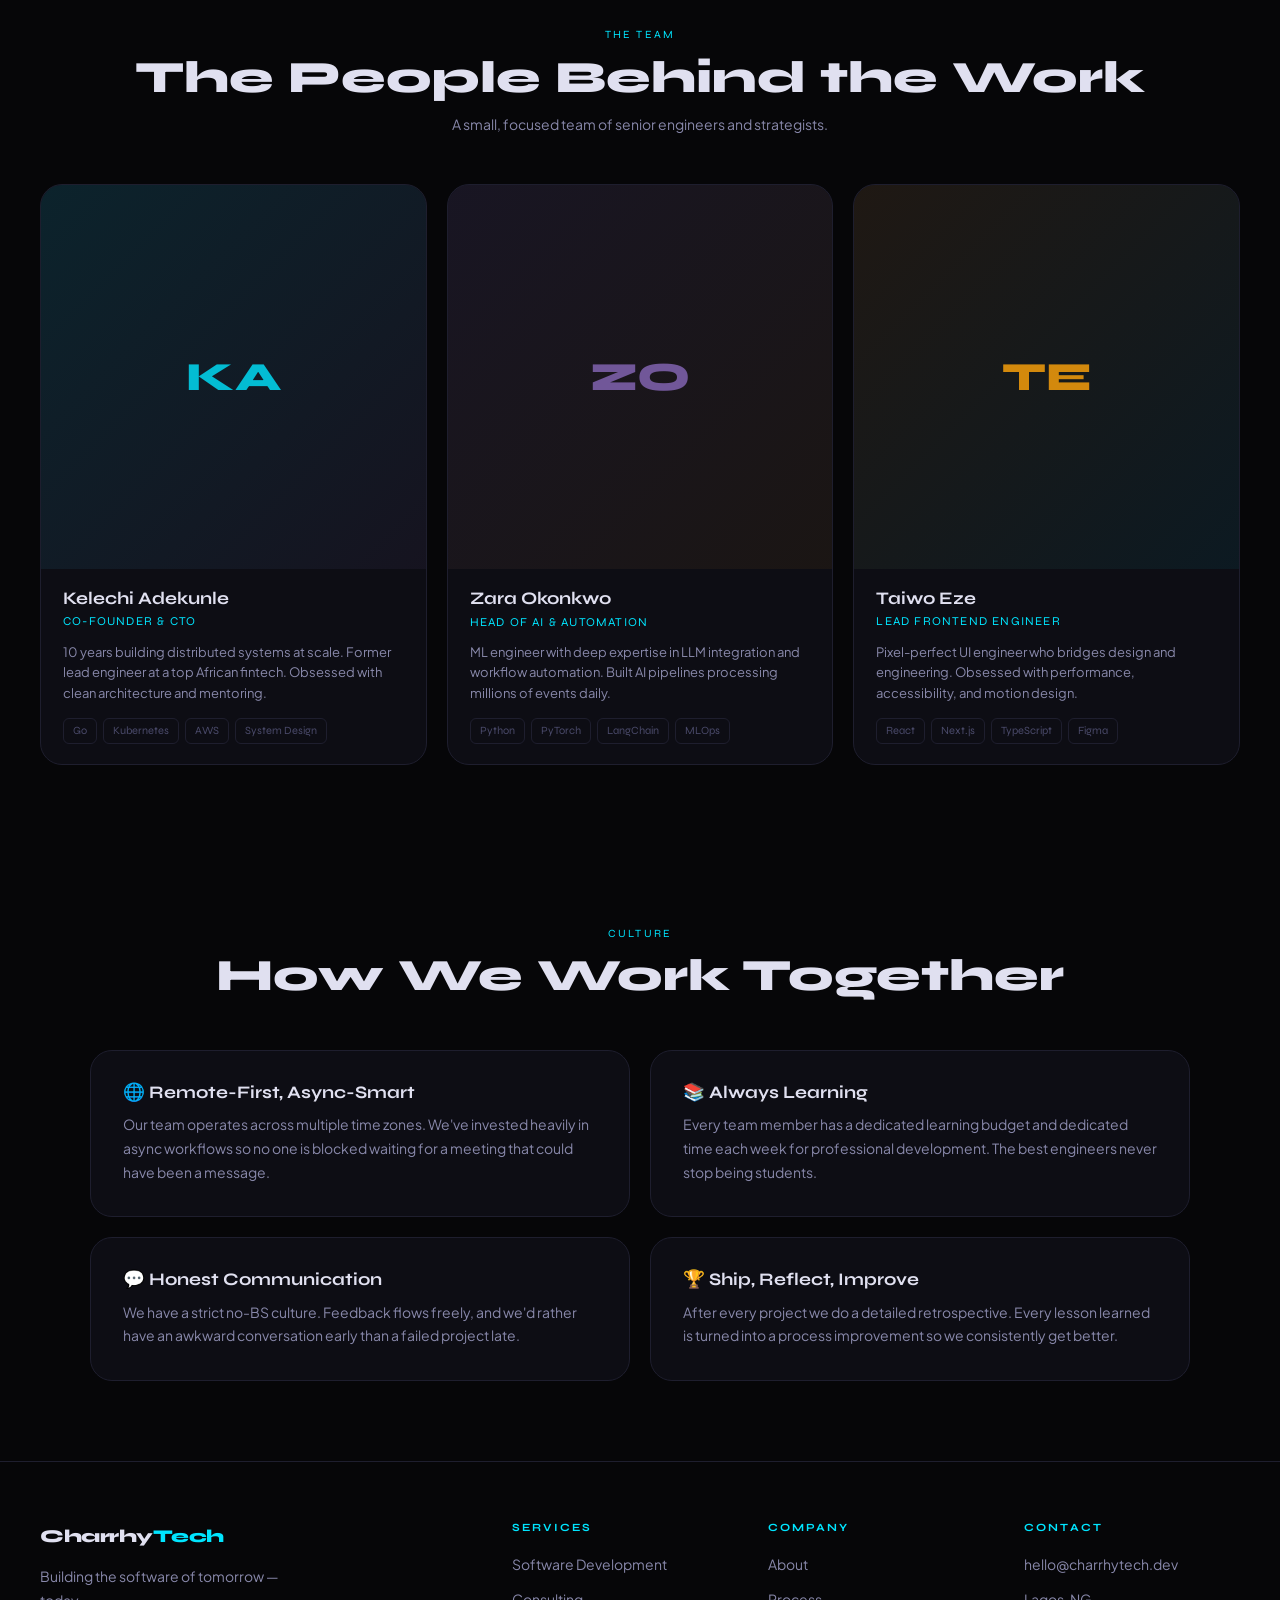
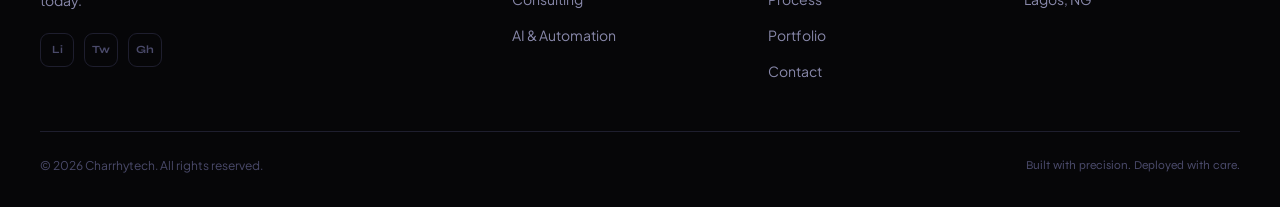
==== commit 3d0bc4e6: "first commit" ====
--- a/about.html
+++ b/about.html
@@ -4,7 +4,7 @@
 <head>
     <meta charset="UTF-8" />
     <meta name="viewport" content="width=device-width, initial-scale=1.0" />
-    <title>About — NexCore</title>
+    <title>About — Charrhytech</title>
     <link rel="stylesheet" href="css/style.css" />
     <style>
         .about-hero {
@@ -292,9 +292,7 @@
     <nav id="navbar">
         <div class="nav-inner">
             <a href="index.html" class="nav-logo">
-                <div class="nav-logo-icon"><svg width="15" height="15" viewBox="0 0 16 16" fill="none">
-                        <path d="M2 8L8 2L14 8L8 14Z" fill="#060608" />
-                    </svg></div><span class="nav-logo-text">Nex<span class="cyan-text">Core</span></span>
+                <span class="nav-logo-text">Charrhy<span class="cyan-text">Tech</span></span>
             </a>
             <div class="nav-links">
                 <a href="index.html" class="nav-link">Home</a>
@@ -324,7 +322,7 @@
             <div class="section-tag" style="margin-bottom:12px;">Our Story</div>
             <h1>Built by Engineers, <br>for <span class="gradient-text"
                     style="-webkit-text-fill-color:transparent">Builders</span></h1>
-            <p style="color:var(--soft);font-size:1.05rem;max-width:500px;margin:0 auto;">NexCore was founded on a
+            <p style="color:var(--soft);font-size:1.05rem;max-width:500px;margin:0 auto;">Charrhytech was founded on a
                 simple belief: great software engineering and honest partnership can transform any business.</p>
         </div>
     </div>
@@ -336,7 +334,7 @@
                 <div class="section-tag" style="margin-bottom:10px;">Our Mission</div>
                 <h2>Technology That <span class="gradient-text" style="-webkit-text-fill-color:transparent">Moves
                         Business</span></h2>
-                <p>NexCore was founded in 2020 by a group of senior engineers who were tired of watching clients get
+                <p>Charrhytech was founded in 2020 by a group of senior engineers who were tired of watching clients get
                     burned by agencies that overpromised and underdelivered.</p>
                 <p>We set out to build something different: a studio where technical excellence and honest communication
                     were non-negotiable. Five years later, we've shipped 50+ products across fintech, healthtech,
@@ -357,7 +355,7 @@
                     <div class="mv-icon">🔍</div>
                     <div>
                         <h5>Radical Transparency</h5>
-                        <p>Bad news travels fast at NexCore. If there's a problem, you hear from us first — with a
+                        <p>Bad news travels fast at Charrhytech. If there's a problem, you hear from us first — with a
                             proposed solution.</p>
                     </div>
                 </div>
@@ -495,9 +493,7 @@
         <div class="footer-inner">
             <div class="footer-grid">
                 <div class="footer-brand"><a href="index.html" class="nav-logo">
-                        <div class="nav-logo-icon"><svg width="15" height="15" viewBox="0 0 16 16" fill="none">
-                                <path d="M2 8L8 2L14 8L8 14Z" fill="#060608" />
-                            </svg></div><span class="nav-logo-text">Nex<span class="cyan-text">Core</span></span>
+                        <span class="nav-logo-text">Charrhy<span class="cyan-text">Tech</span></span>
                     </a>
                     <p>Building the software of tomorrow — today.</p>
                     <div class="footer-socials"><a href="#" class="social-btn">Li</a><a href="#"
@@ -523,12 +519,12 @@
                 <div class="footer-col">
                     <h5>Contact</h5>
                     <ul>
-                        <li><a href="mailto:hello@nexcore.dev">hello@nexcore.dev</a></li>
-                        <li><a href="#">Port Harcourt, NG</a></li>
+                        <li><a href="mailto:hello@charrhytech.dev">hello@charrhytech.dev</a></li>
+                        <li><a href="#">Lagos, NG</a></li>
                     </ul>
                 </div>
             </div>
-            <div class="footer-bottom"><span>© 2025 NexCore. All rights reserved.</span><span
+            <div class="footer-bottom"><span>© 2026 Charrhytech. All rights reserved.</span><span
                     style="font-family:var(--font-display)">Built with precision. Deployed with care.</span></div>
         </div>
     </footer>
@@ -552,7 +548,7 @@
                             stroke-linecap="round" opacity="0.5" />
                     </svg></div>
                 <div>
-                    <div style="font-family:var(--font-display);font-weight:700;font-size:14px;">NexCore AI</div>
+                    <div style="font-family:var(--font-display);font-weight:700;font-size:14px;">Charrhytech AI</div>
                     <div
                         style="display:flex;align-items:center;gap:6px;font-size:12px;color:var(--soft);margin-top:2px;">
                         <span
@@ -565,7 +561,6 @@
         <div class="chat-footer">
             <div style="display:flex;gap:8px;"><textarea id="chat-input" rows="1"
                     placeholder="Ask about our team…"></textarea><button id="chat-send">Send</button></div>
-            <div style="text-align:center;margin-top:8px;font-size:11px;color:var(--muted);">Powered by Claude AI</div>
         </div>
     </div>
     <script src="js/main.js"></script>
--- a/css/style.css
+++ b/css/style.css
@@ -1,6 +1,4 @@
-/* ============================================
-   NEXCORE — Shared Stylesheet
-   ============================================ */
+
 
 @import url('https://fonts.googleapis.com/css2?family=Syne:wght@400;500;600;700;800&family=Plus+Jakarta+Sans:ital,wght@0,300;0,400;0,500;0,600;1,400&display=swap');
 
